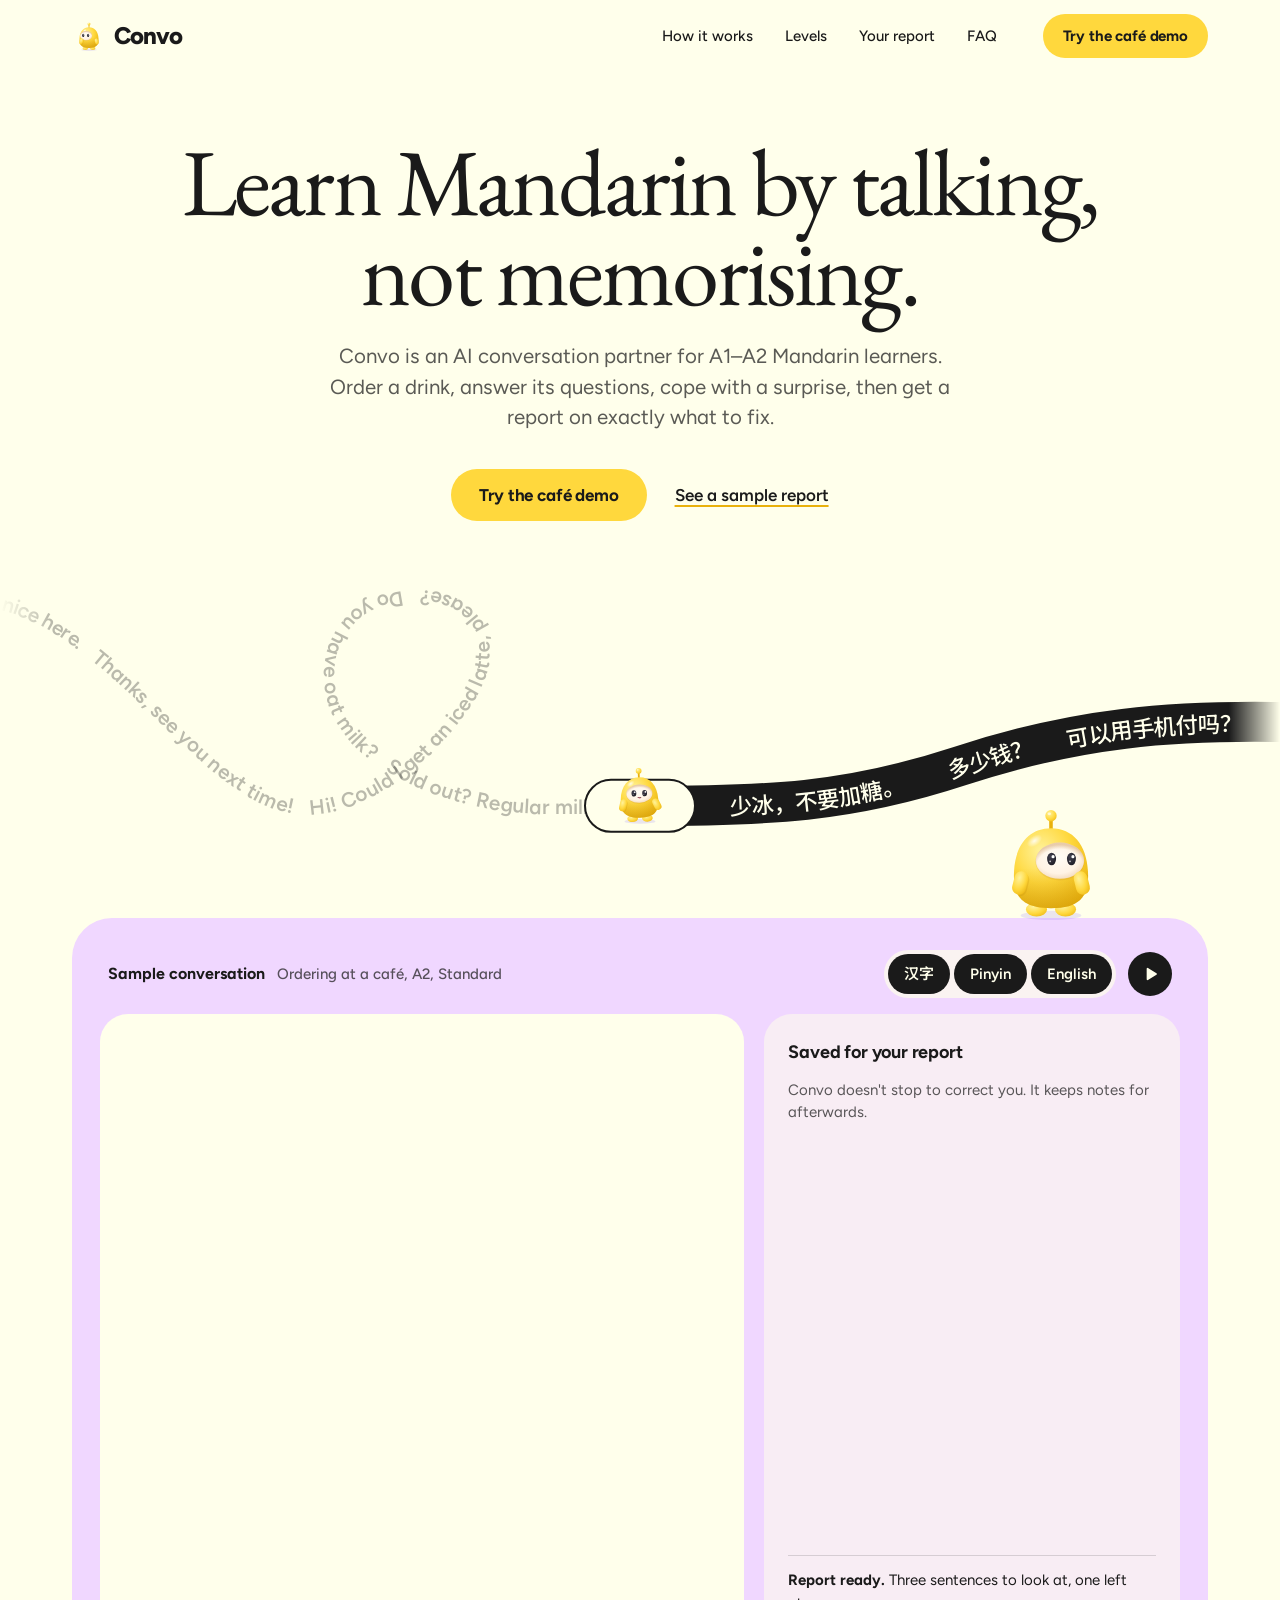
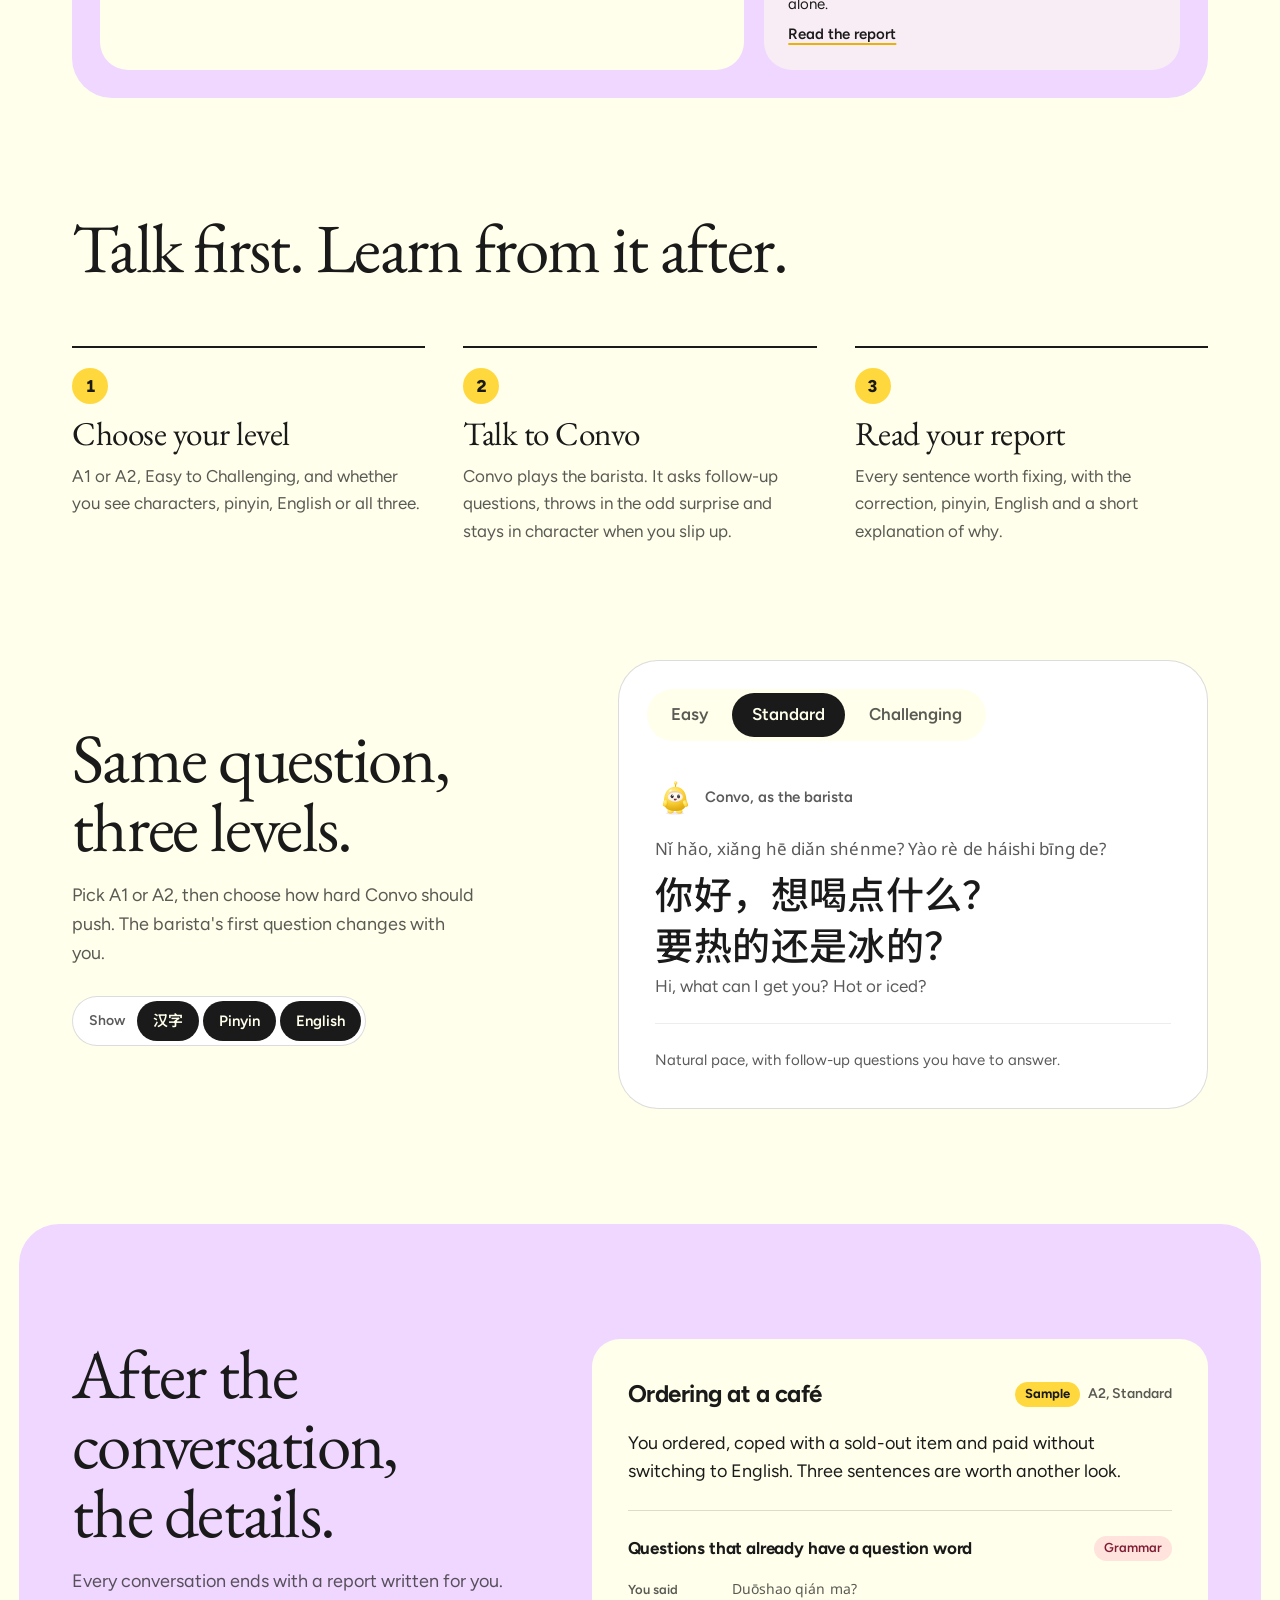
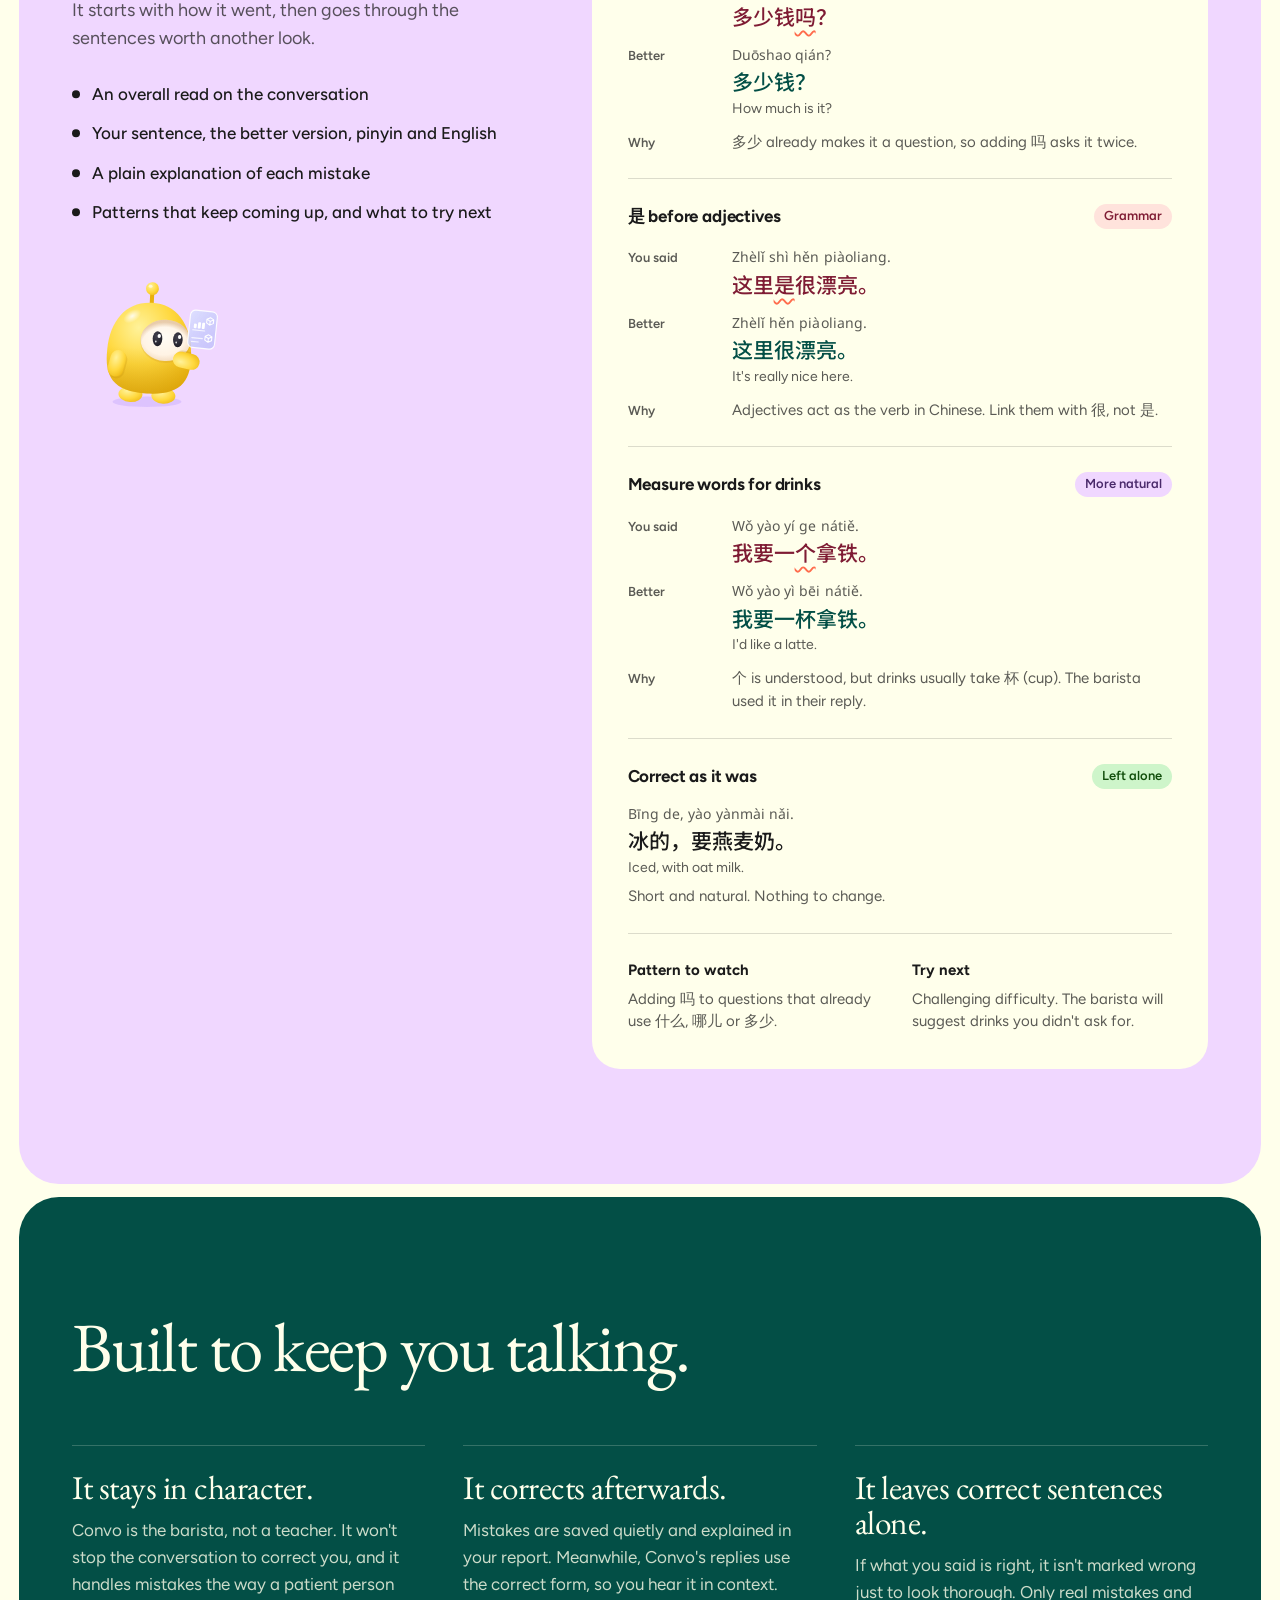
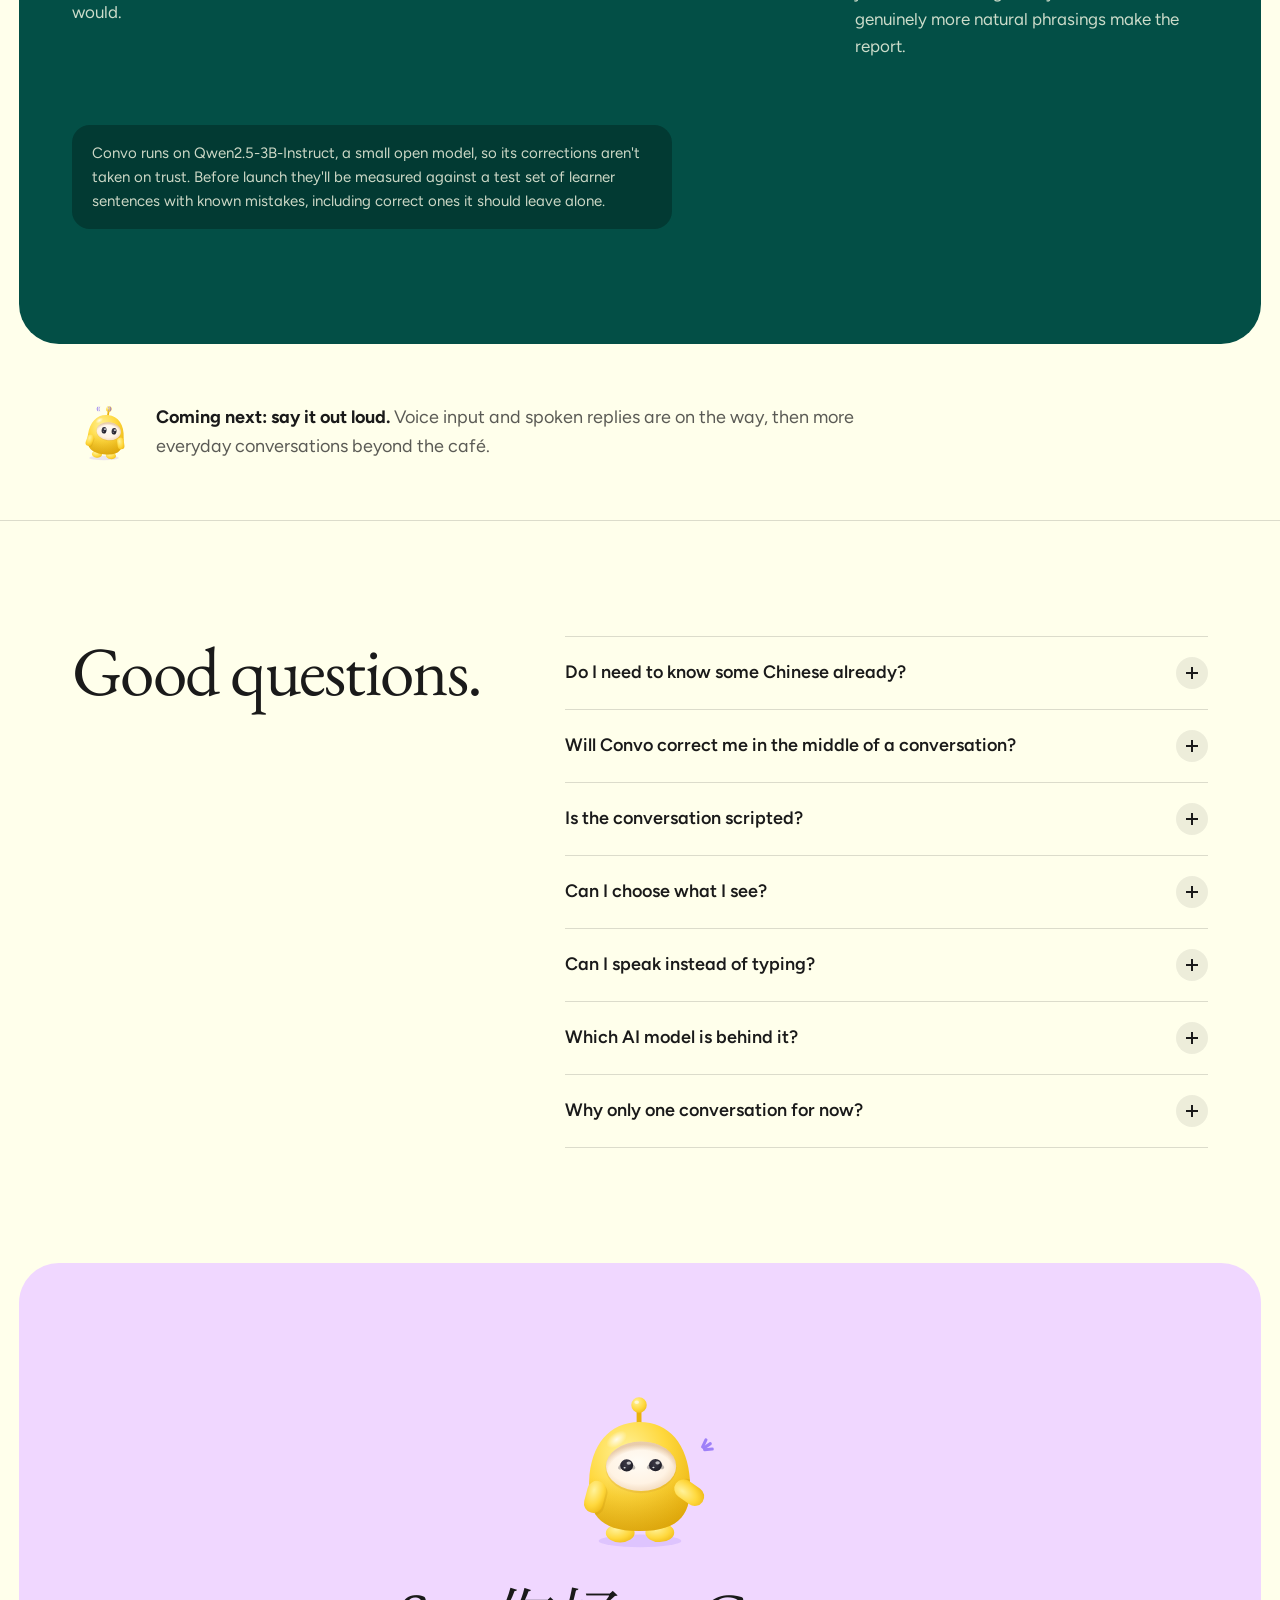
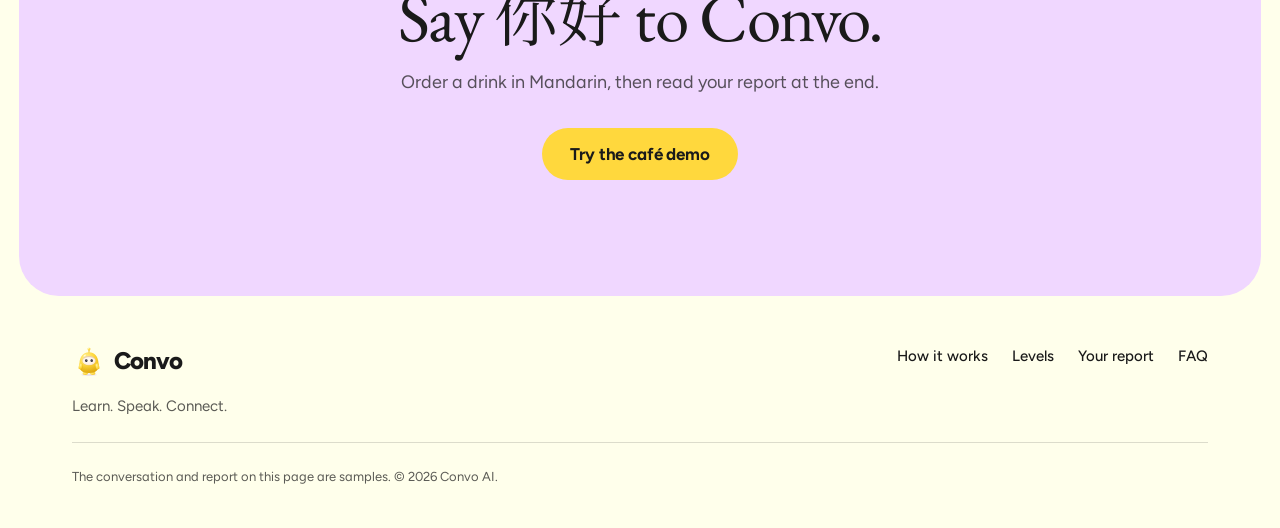
==== app/landing/index.html @ c61722cb "Add Convo frontend under app/ Landing page, demo app (onboarding, home, conversation, report), the C" ====
<!doctype html>
<html lang="en">
<head>
  <meta charset="utf-8">
  <meta name="viewport" content="width=device-width, initial-scale=1">
  <title>Convo AI: learn Mandarin by talking</title>
  <meta name="description" content="Convo is an AI conversation partner for beginner Mandarin learners. Have a real conversation, then get a report on what to fix.">
  <meta name="theme-color" content="#FFFFEB">
  <link rel="preconnect" href="https://fonts.googleapis.com">
  <link rel="preconnect" href="https://fonts.gstatic.com" crossorigin>
  <link rel="stylesheet" href="https://fonts.googleapis.com/css2?family=EB+Garamond:wght@400;500&family=Figtree:wght@400;500;600;700;800&family=Noto+Sans:wght@400;500&family=Noto+Sans+SC:wght@400;500;700&family=Noto+Serif+SC:wght@400;500&display=swap">
  <link rel="stylesheet" href="styles.css">
  <link rel="icon" href="assets/favicon.svg" type="image/svg+xml">
  <script type="module" src="app.js"></script>
</head>
<body>
  <a class="skip-link" href="#main">Skip to content</a>

  <header class="nav" data-nav>
    <div class="nav-inner">
      <a class="brand" href="#top" aria-label="Convo AI, back to top">
        <span class="brand-mark" data-mascot="idle" data-size="34"></span>
        <span class="brand-word">Convo</span>
      </a>
      <nav class="nav-links" aria-label="Page sections">
        <a href="#how">How it works</a>
        <a href="#levels">Levels</a>
        <a href="#report">Your report</a>
        <a href="#faq">FAQ</a>
      </nav>
      <a class="btn btn-primary btn-small" href="demo.html"><span class="hide-sm">Try the café demo</span><span class="show-sm">Try the demo</span></a>
    </div>
  </header>

  <main id="main">
    <!-- Hero -->
    <section class="hero" id="top" aria-labelledby="hero-title">
      <div class="wrap hero-copy">
        <h1 id="hero-title">Learn Mandarin by talking, <span class="h1-line">not memorising.</span></h1>
        <p class="lede">Convo is an AI conversation partner for A1–A2 Mandarin learners. Order a drink, answer its questions, cope with a surprise, then get a report on exactly what to fix.</p>
        <div class="hero-actions">
          <a class="btn btn-primary" href="demo.html">Try the café demo</a>
          <a class="text-link" href="#report">See a sample report</a>
        </div>
      </div>

      <!-- Flow ribbon: English goes into Convo, Mandarin comes out (driven by app.js) -->
      <div class="flow" data-flow>
        <p class="sr-only">Animation: English sentences flow into Convo and come out the other side as Mandarin. For example, “How much is it?” comes out as <span lang="zh-Hans">多少钱？</span></p>
        <div class="flow-canvas">
          <svg class="flow-svg" viewBox="0 0 1600 400" aria-hidden="true" focusable="false">
            <path id="flow-in" class="flow-line" d="M-40 40C140 40 260 320 400 300C470 290 540 230 580 170C630 95 590 40 520 40C440 40 400 100 420 170C440 240 560 300 680 300L800 300"/>
            <path id="flow-out" class="flow-ribbon" d="M800 300C960 300 1060 296 1200 250C1340 204 1460 190 1640 196"/>
            <text class="flow-text flow-en" data-flow-en><textPath href="#flow-in"></textPath></text>
            <text class="flow-text flow-zh" data-flow-zh lang="zh-Hans"><textPath href="#flow-out"></textPath></text>
          </svg>
          <button type="button" class="flow-pill" data-flow-toggle data-state="playing" aria-label="Pause the animation">
            <span class="flow-mascot" data-mascot="idle" data-size="100%" data-flow-mascot></span>
            <span class="flow-state" aria-hidden="true">
              <svg class="i-pause" viewBox="0 0 24 24"><rect x="6.5" y="5" width="3.6" height="14" rx="1.2"/><rect x="13.9" y="5" width="3.6" height="14" rx="1.2"/></svg>
              <svg class="i-play" viewBox="0 0 24 24"><path d="M8 5.6v12.8a1 1 0 0 0 1.53.85l10.2-6.4a1 1 0 0 0 0-1.7L9.53 4.75A1 1 0 0 0 8 5.6Z"/></svg>
            </span>
          </button>
        </div>
      </div>

      <div class="wrap">
        <div class="stage" data-stage>
          <div class="stage-mascot" data-mascot="idle" data-size="132" data-stage-mascot></div>

          <div class="stage-bar" data-hint-scope>
            <p class="stage-title">Sample conversation <span class="stage-sub">Ordering at a café, A2, Standard</span></p>
            <div class="stage-controls">
              <div class="layer-toggle" role="group" aria-label="Show in conversation">
                <button type="button" class="chip" data-layer-toggle="hanzi" aria-pressed="true"><span lang="zh-Hans">汉字</span></button>
                <button type="button" class="chip" data-layer-toggle="pinyin" aria-pressed="true">Pinyin</button>
                <button type="button" class="chip" data-layer-toggle="english" aria-pressed="true">English</button>
              </div>
              <button type="button" class="icon-btn" data-play aria-label="Pause conversation">
                <svg class="i-pause" viewBox="0 0 24 24" aria-hidden="true"><rect x="6.5" y="5" width="3.6" height="14" rx="1.2"/><rect x="13.9" y="5" width="3.6" height="14" rx="1.2"/></svg>
                <svg class="i-play" viewBox="0 0 24 24" aria-hidden="true"><path d="M8 5.6v12.8a1 1 0 0 0 1.53.85l10.2-6.4a1 1 0 0 0 0-1.7L9.53 4.75A1 1 0 0 0 8 5.6Z"/></svg>
                <svg class="i-replay" viewBox="0 0 24 24" aria-hidden="true"><path d="M4.5 12a7.5 7.5 0 1 0 2.2-5.3" fill="none" stroke="currentColor" stroke-width="2.2" stroke-linecap="round"/><path d="M4 3.8v4.6h4.6" fill="none" stroke="currentColor" stroke-width="2.2" stroke-linecap="round" stroke-linejoin="round"/></svg>
              </button>
            </div>
            <p class="toggle-hint" data-toggle-hint aria-live="polite"></p>
          </div>

          <div class="stage-body">
            <div class="chat" data-chat aria-label="Sample conversation between Convo and a learner"></div>
            <aside class="rail" aria-labelledby="rail-title">
              <h2 class="rail-title" id="rail-title">Saved for your report</h2>
              <p class="rail-intro">Convo doesn't stop to correct you. It keeps notes for afterwards.</p>
              <ol class="notes" data-notes></ol>
              <div class="rail-done" data-done hidden>
                <p><strong>Report ready.</strong> Three sentences to look at, one left alone.</p>
                <a class="text-link" href="#report">Read the report</a>
              </div>
            </aside>
          </div>
        </div>
      </div>
    </section>

    <!-- How it works -->
    <section class="section" id="how" aria-labelledby="how-title">
      <div class="wrap">
        <h2 class="h2" id="how-title">Talk first. Learn from it after.</h2>
        <ol class="steps">
          <li class="step">
            <span class="step-num" aria-hidden="true">1</span>
            <h3>Choose your level</h3>
            <p>A1 or A2, Easy to Challenging, and whether you see characters, pinyin, English or all three.</p>
          </li>
          <li class="step">
            <span class="step-num" aria-hidden="true">2</span>
            <h3>Talk to Convo</h3>
            <p>Convo plays the barista. It asks follow-up questions, throws in the odd surprise and stays in character when you slip up.</p>
          </li>
          <li class="step">
            <span class="step-num" aria-hidden="true">3</span>
            <h3>Read your report</h3>
            <p>Every sentence worth fixing, with the correction, pinyin, English and a short explanation of why.</p>
          </li>
        </ol>
      </div>
    </section>

    <!-- Levels -->
    <section class="section section-tight" id="levels" aria-labelledby="levels-title">
      <div class="wrap levels">
        <div class="levels-copy" data-hint-scope>
          <h2 class="h2" id="levels-title">Same question, three levels.</h2>
          <p>Pick A1 or A2, then choose how hard Convo should push. The barista's first question changes with you.</p>
          <div class="layer-toggle layer-toggle-light" role="group" aria-label="Show on this page">
            <span class="layer-label">Show</span>
            <button type="button" class="chip" data-layer-toggle="hanzi" aria-pressed="true"><span lang="zh-Hans">汉字</span></button>
            <button type="button" class="chip" data-layer-toggle="pinyin" aria-pressed="true">Pinyin</button>
            <button type="button" class="chip" data-layer-toggle="english" aria-pressed="true">English</button>
          </div>
          <p class="toggle-hint" data-toggle-hint aria-live="polite"></p>
        </div>

        <div class="levels-demo">
          <div class="tabs" role="tablist" aria-label="Conversation difficulty">
            <button type="button" role="tab" id="tab-easy" aria-controls="panel-level" aria-selected="false" tabindex="-1" data-level="easy">Easy</button>
            <button type="button" role="tab" id="tab-standard" aria-controls="panel-level" aria-selected="true" data-level="standard">Standard</button>
            <button type="button" role="tab" id="tab-challenging" aria-controls="panel-level" aria-selected="false" tabindex="-1" data-level="challenging">Challenging</button>
          </div>
          <div class="level-panel" id="panel-level" role="tabpanel" aria-labelledby="tab-standard" tabindex="0">
            <div class="level-speaker">
              <span class="avatar" data-mascot="talking" data-size="40"></span>
              <span>Convo, as the barista</span>
            </div>
            <p class="layered layered-xl" data-level-line>
              <span class="py">Nǐ hǎo, xiǎng hē diǎn shénme? Yào rè de háishi bīng de?</span>
              <span class="zh" lang="zh-Hans">你好，想喝点什么？要热的还是冰的？</span>
              <span class="en">Hi, what can I get you? Hot or iced?</span>
            </p>
            <p class="level-note" data-level-note>Natural pace, with follow-up questions you have to answer.</p>
          </div>
        </div>
      </div>
    </section>

    <!-- Report -->
    <section class="section section-dawn" id="report" aria-labelledby="report-title">
      <div class="wrap report-layout">
        <div class="report-copy">
          <h2 class="h2" id="report-title">After the conversation, the details.</h2>
          <p>Every conversation ends with a report written for you. It starts with how it went, then goes through the sentences worth another look.</p>
          <ul class="report-list">
            <li>An overall read on the conversation</li>
            <li>Your sentence, the better version, pinyin and English</li>
            <li>A plain explanation of each mistake</li>
            <li>Patterns that keep coming up, and what to try next</li>
          </ul>
          <div class="report-mascot" data-mascot="report" data-size="150"></div>
        </div>

        <article class="report" aria-label="Sample report">
          <header class="report-head">
            <h3>Ordering at a café</h3>
            <p class="report-meta"><span class="badge">Sample</span> A2, Standard</p>
          </header>

          <p class="report-summary">You ordered, coped with a sold-out item and paid without switching to English. Three sentences are worth another look.</p>

          <div class="fix">
            <div class="fix-head"><h4>Questions that already have a question word</h4><span class="tag tag-grammar">Grammar</span></div>
            <dl class="fix-rows">
              <dt>You said</dt>
              <dd class="said layered"><span class="py">Duōshao qián ma?</span><span class="zh" lang="zh-Hans">多少钱<mark>吗</mark>？</span></dd>
              <dt>Better</dt>
              <dd class="better layered"><span class="py">Duōshao qián?</span><span class="zh" lang="zh-Hans">多少钱？</span><span class="en">How much is it?</span></dd>
              <dt>Why</dt>
              <dd class="why">多少 already makes it a question, so adding 吗 asks it twice.</dd>
            </dl>
          </div>

          <div class="fix">
            <div class="fix-head"><h4>是 before adjectives</h4><span class="tag tag-grammar">Grammar</span></div>
            <dl class="fix-rows">
              <dt>You said</dt>
              <dd class="said layered"><span class="py">Zhèlǐ shì hěn piàoliang.</span><span class="zh" lang="zh-Hans">这里<mark>是</mark>很漂亮。</span></dd>
              <dt>Better</dt>
              <dd class="better layered"><span class="py">Zhèlǐ hěn piàoliang.</span><span class="zh" lang="zh-Hans">这里很漂亮。</span><span class="en">It's really nice here.</span></dd>
              <dt>Why</dt>
              <dd class="why">Adjectives act as the verb in Chinese. Link them with 很, not 是.</dd>
            </dl>
          </div>

          <div class="fix">
            <div class="fix-head"><h4>Measure words for drinks</h4><span class="tag tag-natural">More natural</span></div>
            <dl class="fix-rows">
              <dt>You said</dt>
              <dd class="said layered"><span class="py">Wǒ yào yí ge nátiě.</span><span class="zh" lang="zh-Hans">我要一<mark>个</mark>拿铁。</span></dd>
              <dt>Better</dt>
              <dd class="better layered"><span class="py">Wǒ yào yì bēi nátiě.</span><span class="zh" lang="zh-Hans">我要一杯拿铁。</span><span class="en">I'd like a latte.</span></dd>
              <dt>Why</dt>
              <dd class="why">个 is understood, but drinks usually take 杯 (cup). The barista used it in their reply.</dd>
            </dl>
          </div>

          <div class="fix fix-ok">
            <div class="fix-head"><h4>Correct as it was</h4><span class="tag tag-ok">Left alone</span></div>
            <p class="layered ok-line"><span class="py">Bīng de, yào yànmài nǎi.</span><span class="zh" lang="zh-Hans">冰的，要燕麦奶。</span><span class="en">Iced, with oat milk.</span></p>
            <p class="why">Short and natural. Nothing to change.</p>
          </div>

          <footer class="report-foot">
            <div>
              <h4>Pattern to watch</h4>
              <p>Adding 吗 to questions that already use 什么, 哪儿 or 多少.</p>
            </div>
            <div>
              <h4>Try next</h4>
              <p>Challenging difficulty. The barista will suggest drinks you didn't ask for.</p>
            </div>
          </footer>
        </article>
      </div>
    </section>

    <!-- Principles -->
    <section class="section section-fathom" aria-labelledby="principles-title">
      <div class="wrap">
        <h2 class="h2" id="principles-title">Built to keep you talking.</h2>
        <div class="principles">
          <div class="principle">
            <h3>It stays in character.</h3>
            <p>Convo is the barista, not a teacher. It won't stop the conversation to correct you, and it handles mistakes the way a patient person would.</p>
          </div>
          <div class="principle">
            <h3>It corrects afterwards.</h3>
            <p>Mistakes are saved quietly and explained in your report. Meanwhile, Convo's replies use the correct form, so you hear it in context.</p>
          </div>
          <div class="principle">
            <h3>It leaves correct sentences alone.</h3>
            <p>If what you said is right, it isn't marked wrong just to look thorough. Only real mistakes and genuinely more natural phrasings make the report.</p>
          </div>
        </div>
        <p class="model-note">Convo runs on Qwen2.5-3B-Instruct, a small open model, so its corrections aren't taken on trust. Before launch they'll be measured against a test set of learner sentences with known mistakes, including correct ones it should leave alone.</p>
      </div>
    </section>

    <!-- Next -->
    <section class="next" aria-label="Coming next">
      <div class="wrap next-inner">
        <span class="next-mascot" data-mascot="listening" data-size="64"></span>
        <p><strong>Coming next: say it out loud.</strong> Voice input and spoken replies are on the way, then more everyday conversations beyond the café.</p>
      </div>
    </section>

    <!-- FAQ -->
    <section class="section" id="faq" aria-labelledby="faq-title">
      <div class="wrap faq-layout">
        <h2 class="h2" id="faq-title">Good questions.</h2>
        <div class="faq">
          <details>
            <summary>Do I need to know some Chinese already?</summary>
            <p>A little. Convo is built for A1–A2 learners: you know greetings, numbers and some everyday words. If you're near the start, choose Easy and keep pinyin and English switched on.</p>
          </details>
          <details>
            <summary>Will Convo correct me in the middle of a conversation?</summary>
            <p>No. It replies the way a real barista would, often using the correct form so you hear it. Corrections wait for your report at the end.</p>
          </details>
          <details>
            <summary>Is the conversation scripted?</summary>
            <p>No. Replies are generated as you go, so the conversation follows what you actually say. The conversation on this page is a fixed sample so you can see how it works.</p>
          </details>
          <details>
            <summary>Can I choose what I see?</summary>
            <p>Yes. Show characters, pinyin, English or any combination, and change it whenever you like. The toggles on this page work the same way.</p>
          </details>
          <details>
            <summary>Can I speak instead of typing?</summary>
            <p>Not yet. Convo starts with text. Voice input and spoken replies are the next things being built.</p>
          </details>
          <details>
            <summary>Which AI model is behind it?</summary>
            <p>Qwen2.5-3B-Instruct, an open model. It's small, so its corrections will be measured against real learner mistakes before launch rather than assumed to be right.</p>
          </details>
          <details>
            <summary>Why only one conversation for now?</summary>
            <p>Starting with one everyday situation makes it possible to get it right before adding more. Ordering a drink is first; more scenarios follow.</p>
          </details>
        </div>
      </div>
    </section>

    <!-- Close -->
    <section class="close" aria-labelledby="close-title">
      <div class="wrap close-inner">
        <span class="close-mascot" data-mascot="idle" data-size="180"></span>
        <h2 class="h2" id="close-title">Say <span lang="zh-Hans">你好</span> to Convo.</h2>
        <p>Order a drink in Mandarin, then read your report at the end.</p>
        <a class="btn btn-primary" href="demo.html">Try the café demo</a>
      </div>
    </section>
  </main>

  <footer class="footer">
    <div class="wrap footer-inner">
      <div class="footer-brand">
        <a class="brand" href="#top" aria-label="Convo AI, back to top">
          <span class="brand-mark" data-mascot="idle" data-size="34"></span>
          <span class="brand-word">Convo</span>
        </a>
        <p>Learn. Speak. Connect.</p>
      </div>
      <nav class="footer-links" aria-label="Footer">
        <a href="#how">How it works</a>
        <a href="#levels">Levels</a>
        <a href="#report">Your report</a>
        <a href="#faq">FAQ</a>
      </nav>
      <p class="footer-fine">The conversation and report on this page are samples. © 2026 Convo AI.</p>
    </div>
  </footer>
</body>
</html>
---- app/landing/styles.css ----
/* Convo landing page
   Palette follows Wispr Flow's colour scheme; yellow is Convo's own. */

:root {
  --lumen: #FFFFEB;
  --lumen-dark: #E4E4D0;
  --white: #FFFFFF;
  --vast: #1A1A1A;
  --dawn: #F0D7FF;
  --dawn-deep: #E3C2F7;
  --fathom: #034F46;
  --fathom-deep: #023A33;
  --yellow: #FFD83D;
  --yellow-hover: #FFCE14;
  --yellow-shade: #E9B10C;
  --pulse: #7F1C34;
  --flare: #FF6C4C;
  --signal: #FFBCF2;
  --success: #CEF5CA;
  --success-dark: #114E0B;
  --mark: #8B6CF0;

  --ink-72: rgba(26, 26, 26, 0.72);
  --ink-50: rgba(26, 26, 26, 0.5);
  --ink-15: rgba(26, 26, 26, 0.15);
  --ink-08: rgba(26, 26, 26, 0.08);
  --lumen-80: rgba(255, 255, 235, 0.8);
  --lumen-20: rgba(255, 255, 235, 0.2);

  --font: "Figtree", system-ui, -apple-system, "Segoe UI", sans-serif;
  --font-display: "EB Garamond", "Iowan Old Style", "Palatino Linotype", Georgia, serif;
  --font-zh: "Noto Sans SC", "PingFang SC", "Microsoft YaHei", "Hiragino Sans GB", sans-serif;
  --font-zh-display: "Noto Serif SC", "Songti SC", "SimSun", serif;
  --font-pinyin: "Noto Sans", "Segoe UI", system-ui, sans-serif;

  --r-xl: 2.5rem;
  --r-lg: 1.75rem;
  --r-md: 1.125rem;
  --r-sm: 0.75rem;
  --r-pill: 999px;

  --wrap: 76rem;
  --gutter: clamp(1rem, 4vw, 2.5rem);
  --section-y: clamp(4.5rem, 9vw, 8rem);

  --ease-out: cubic-bezier(0.16, 1, 0.3, 1);
}

/* ---------- Base ---------- */
*, *::before, *::after { box-sizing: border-box; }
html { -webkit-text-size-adjust: 100%; scroll-behavior: smooth; scroll-padding-top: 5.5rem; }
@media (prefers-reduced-motion: reduce) { html { scroll-behavior: auto; } }
body {
  margin: 0;
  background: var(--lumen);
  color: var(--vast);
  font-family: var(--font);
  font-size: 1.0625rem;
  line-height: 1.6;
  font-feature-settings: "ss01";
  -webkit-font-smoothing: antialiased;
  text-rendering: optimizeLegibility;
  caret-color: var(--fathom);
}
:lang(zh-Hans) { font-family: var(--font-zh); }
img, svg { display: block; max-width: 100%; }
h1, h2, h3, h4, p, ol, ul, dl, dd { margin: 0; }
ol, ul { padding: 0; list-style: none; }
button { font: inherit; color: inherit; }
a { color: inherit; }
::selection { background: var(--yellow); color: var(--vast); }

:focus-visible { outline: 3px solid var(--vast); outline-offset: 3px; border-radius: 6px; }
.section-fathom :focus-visible, .close :focus-visible { outline-color: var(--lumen); }

.wrap { width: 100%; max-width: var(--wrap); margin-inline: auto; padding-inline: var(--gutter); }

.sr-only {
  position: absolute; width: 1px; height: 1px; padding: 0; margin: -1px;
  overflow: hidden; clip: rect(0 0 0 0); white-space: nowrap; border: 0;
}

/* Display type: EB Garamond, as on Wispr Flow, always upright.
   Chinese inside a heading switches to a serif Song face. */
.hero h1, .h2, .step h3, .principle h3 {
  font-family: var(--font-display);
  font-weight: 400;
  font-feature-settings: "kern", "liga";
}
.hero h1 :lang(zh-Hans), .h2 :lang(zh-Hans) { font-family: var(--font-zh-display); font-weight: 400; font-size: 0.92em; letter-spacing: 0; }

.skip-link {
  position: absolute; left: 1rem; top: -4rem; z-index: 100;
  background: var(--vast); color: var(--lumen); padding: 0.75rem 1rem; border-radius: var(--r-sm);
  text-decoration: none; font-weight: 600;
}
.skip-link:focus { top: 1rem; }

/* ---------- Buttons and links ---------- */
.btn {
  display: inline-flex; align-items: center; justify-content: center; gap: 0.5rem;
  min-height: 3.25rem; padding: 0 1.75rem;
  border-radius: var(--r-pill); border: 0;
  font-weight: 700; font-size: 1.0625rem; letter-spacing: -0.01em;
  text-decoration: none; cursor: pointer;
  transition: background-color 160ms ease, transform 160ms var(--ease-out);
}
.btn-primary { background: var(--yellow); color: var(--vast); }
.btn-primary:hover { background: var(--yellow-hover); }
.btn-primary:active { background: var(--yellow-shade); transform: translateY(1px); }
.btn-small { min-height: 2.75rem; padding: 0 1.25rem; font-size: 0.9375rem; }

.text-link {
  font-weight: 600; text-decoration: underline; text-decoration-thickness: 2px;
  text-underline-offset: 0.25em; text-decoration-color: var(--yellow-shade);
  transition: text-decoration-color 160ms ease;
}
.text-link:hover { text-decoration-color: var(--vast); }

.show-sm { display: none; }

/* ---------- Nav ---------- */
.nav {
  position: sticky; top: 0; z-index: 50;
  background: var(--lumen);
  border-bottom: 1px solid transparent;
  transition: border-color 200ms ease;
}
.nav.is-scrolled { border-bottom-color: var(--ink-15); }
.nav-inner {
  max-width: var(--wrap); margin-inline: auto; padding: 0.875rem var(--gutter);
  display: flex; align-items: center; gap: 2rem;
}
.brand { display: inline-flex; align-items: center; gap: 0.5rem; text-decoration: none; }
.brand-mark { flex: none; }
.brand-word { font-weight: 800; font-size: 1.5rem; letter-spacing: -0.04em; line-height: 1; }
.nav-links { display: flex; gap: 0.25rem; margin-left: auto; }
.nav-links a {
  text-decoration: none; font-weight: 500; font-size: 0.9375rem;
  padding: 0.5rem 0.875rem; border-radius: var(--r-pill);
  transition: background-color 160ms ease;
}
.nav-links a:hover { background: var(--ink-08); }

/* ---------- Hero ---------- */
.hero { padding-top: clamp(2.5rem, 5vw, 4rem); }
.hero-copy { text-align: center; display: flex; flex-direction: column; align-items: center; }
.hero h1 {
  font-size: clamp(3.25rem, 7.4vw, 6.25rem);
  line-height: 0.95; letter-spacing: -0.03em;
  text-wrap: balance;
}
.hero h1 .h1-line { display: block; }
.lede {
  margin-top: 1.5rem; max-width: 40rem;
  font-size: clamp(1.125rem, 1.6vw, 1.3125rem); line-height: 1.5; color: var(--ink-72);
  text-wrap: pretty;
}
.hero-actions { margin-top: 2.25rem; display: flex; align-items: center; gap: 1.75rem; flex-wrap: wrap; justify-content: center; }
.hero-note { margin-top: 1.25rem; font-size: 0.9375rem; color: var(--ink-72); }

/* ---------- Flow ribbon: English goes into Convo, Mandarin comes out ----------
   After Wispr Flow's hero: faint text runs along a looping line into a pill and
   leaves on a Vast ribbon. Geometry lives in the SVG viewBox (1600 x 400); app.js
   fills the text and moves it. The pill pauses it. Reduced motion: one still frame. */
.flow { position: relative; overflow: hidden; overflow: clip; margin-top: clamp(1.75rem, 3.5vw, 3rem); }
.flow-canvas {
  position: relative; left: 50%; transform: translateX(-50%);
  width: max(100%, 58rem); max-width: 112rem; aspect-ratio: 4 / 1;
  -webkit-mask-image: linear-gradient(90deg, transparent, #000 4%, #000 96%, transparent);
  mask-image: linear-gradient(90deg, transparent, #000 4%, #000 96%, transparent);
}
.flow-svg { display: block; width: 100%; height: 100%; overflow: visible; }
.flow-line { fill: none; stroke: none; }
.flow-ribbon { fill: none; stroke: var(--vast); stroke-width: 50; }
.flow-text { dominant-baseline: central; }
.flow-en { font-family: var(--font); font-weight: 600; font-size: 26px; fill: var(--vast); fill-opacity: 0.3; }
.flow-zh { font-family: var(--font-zh); font-weight: 500; font-size: 28px; fill: var(--lumen); }

.flow-pill {
  position: absolute; left: 50%; top: 75%; /* (800, 300) in the viewBox */
  width: 8.75%; aspect-ratio: 140 / 68; transform: translate(-50%, -50%);
  padding: 0; border: 2px solid var(--vast); border-radius: var(--r-pill);
  background: var(--lumen); cursor: pointer;
  transition: background-color 160ms ease;
}
.flow-pill::before { content: ""; position: absolute; inset: -0.5rem; border-radius: inherit; }
.flow-pill:hover { background: var(--white); }
.flow-pill:focus-visible { border-radius: var(--r-pill); }
.flow-mascot { position: absolute; left: 50%; bottom: 6%; width: 62%; aspect-ratio: 1; transform: translateX(-50%); pointer-events: none; }
.flow-mascot svg { width: 100%; height: 100%; }
.flow-state {
  position: absolute; top: -0.5rem; right: -0.5rem;
  width: 1.5rem; height: 1.5rem; border-radius: 50%;
  display: grid; place-items: center;
  background: var(--vast); color: var(--lumen);
  opacity: 0; transform: scale(0.6);
  transition: opacity 160ms ease, transform 200ms var(--ease-out);
}
.flow-state svg { width: 0.75rem; height: 0.75rem; fill: currentColor; display: none; }
.flow-pill[data-state="playing"] .i-pause,
.flow-pill[data-state="paused"] .i-play { display: block; }
.flow-pill:hover .flow-state,
.flow-pill:focus-visible .flow-state,
.flow-pill[data-state="paused"] .flow-state { opacity: 1; transform: none; }
.flow[data-static] .flow-pill { cursor: default; pointer-events: none; }
.flow[data-static] .flow-state { display: none; }

/* ---------- Stage (sample conversation) ---------- */
.stage {
  position: relative;
  margin-top: 2rem;
  background: var(--dawn);
  border-radius: var(--r-xl);
  padding: clamp(1rem, 2.4vw, 1.75rem);
}
.stage-mascot {
  position: absolute; bottom: calc(100% - 0.6rem); right: clamp(1.5rem, 8%, 7rem);
  width: 132px; height: 132px; pointer-events: none;
}
.stage-mascot svg { overflow: visible; }

.stage-bar {
  display: flex; align-items: center; justify-content: space-between; gap: 1rem; flex-wrap: wrap;
  padding: 0.25rem 0.5rem 1rem;
}
.stage-title { font-weight: 700; font-size: 1rem; display: flex; flex-wrap: wrap; align-items: baseline; gap: 0.25rem 0.75rem; }
.stage-sub { font-weight: 500; color: var(--ink-72); font-size: 0.9375rem; }
.stage-controls { display: flex; align-items: center; gap: 0.75rem; }
.toggle-hint { flex-basis: 100%; font-size: 0.875rem; font-weight: 500; color: var(--pulse); text-align: right; }
.levels-copy .toggle-hint { text-align: left; margin-top: 0.75rem; }
.toggle-hint:empty { display: none; }

.layer-toggle { display: inline-flex; align-items: center; gap: 0.25rem; padding: 0.25rem; border-radius: var(--r-pill); background: rgba(255, 255, 235, 0.7); }
.layer-toggle-light { background: var(--white); border: 1px solid var(--ink-15); margin-top: 1.75rem; }
.layer-label { font-size: 0.875rem; font-weight: 600; color: var(--ink-72); padding: 0 0.5rem 0 0.75rem; }
.chip {
  min-height: 2.5rem; padding: 0 1rem; border-radius: var(--r-pill);
  border: 0; background: transparent; cursor: pointer;
  font-weight: 600; font-size: 0.9375rem; color: var(--ink-72);
  transition: background-color 160ms ease, color 160ms ease;
}
.chip:hover { color: var(--vast); background: var(--ink-08); }
.chip[aria-pressed="true"] { background: var(--vast); color: var(--lumen); }
.chip .zh, .chip [lang="zh-Hans"] { font-size: 0.9375rem; }

.icon-btn {
  width: 2.75rem; height: 2.75rem; flex: none;
  display: grid; place-items: center;
  border-radius: 50%; border: 0; cursor: pointer;
  background: var(--vast); color: var(--lumen);
  transition: transform 160ms var(--ease-out);
}
.icon-btn:active { transform: scale(0.94); }
.icon-btn svg { width: 1.25rem; height: 1.25rem; fill: currentColor; }
.icon-btn svg { display: none; }
.icon-btn[data-state="playing"] .i-pause,
.icon-btn[data-state="paused"] .i-play,
.icon-btn[data-state="ended"] .i-replay { display: block; }

.stage-body { display: grid; grid-template-columns: minmax(0, 1.55fr) minmax(0, 1fr); gap: clamp(0.75rem, 1.6vw, 1.25rem); height: 41rem; }

.chat {
  background: var(--lumen);
  border-radius: var(--r-lg);
  padding: clamp(1rem, 2vw, 1.5rem);
  height: 100%; overflow-y: auto; overscroll-behavior: contain;
  display: flex; flex-direction: column; gap: 1rem;
  scrollbar-width: thin; scrollbar-color: var(--ink-15) transparent;
}
.chat::-webkit-scrollbar { width: 8px; }
.chat::-webkit-scrollbar-thumb { background: var(--ink-15); border-radius: 8px; }
.chat-spacer { flex: 1 0 auto; }

.msg { display: flex; flex-direction: column; gap: 0.375rem; max-width: 85%; }
.msg-ai { align-self: flex-start; }
.msg-you { align-self: flex-end; align-items: flex-end; }
.msg-who { font-size: 0.8125rem; font-weight: 600; color: var(--ink-72); display: flex; align-items: center; gap: 0.5rem; }
.msg-role { font-weight: 500; color: var(--ink-50); }
.bubble {
  padding: 0.75rem 1.125rem; border-radius: 1.375rem;
  background: var(--white); border: 1px solid var(--ink-08);
}
.msg-ai .bubble { border-top-left-radius: 0.375rem; }
.msg-you .bubble { background: var(--vast); color: var(--lumen); border-color: transparent; border-top-right-radius: 0.375rem; }
.msg-you .layered .py, .msg-you .layered .en { color: var(--lumen-80); }
.msg.is-new { animation: msg-in 320ms var(--ease-out) both; }
@keyframes msg-in { from { opacity: 0; transform: translateY(8px); } to { opacity: 1; transform: none; } }

.typing { display: inline-flex; gap: 0.3rem; padding: 0.95rem 1.125rem; }
.typing span { width: 0.45rem; height: 0.45rem; border-radius: 50%; background: var(--ink-50); animation: dot 1s ease-in-out infinite; }
.typing span:nth-child(2) { animation-delay: 0.15s; }
.typing span:nth-child(3) { animation-delay: 0.3s; }
@keyframes dot { 0%, 60%, 100% { opacity: 0.35; } 30% { opacity: 1; } }

.chat-end { align-self: center; font-size: 0.875rem; font-weight: 600; color: var(--ink-72); padding: 0.25rem 0.875rem; border-radius: var(--r-pill); background: var(--ink-08); }

/* Rail */
.rail {
  background: rgba(255, 255, 235, 0.55);
  border-radius: var(--r-lg);
  padding: clamp(1rem, 2vw, 1.5rem);
  display: flex; flex-direction: column; gap: 0.75rem;
  overflow-y: auto; overscroll-behavior: contain;
  scrollbar-width: thin; scrollbar-color: var(--ink-15) transparent;
}
.rail-title { font-size: 1.125rem; font-weight: 700; letter-spacing: -0.01em; }
.rail-intro { font-size: 0.9375rem; color: var(--ink-72); line-height: 1.5; }
.notes { display: flex; flex-direction: column; gap: 0.625rem; margin-top: 0.25rem; }
.note {
  background: var(--white); border-radius: var(--r-md); padding: 0.625rem 0.875rem;
  border: 1px solid var(--ink-08);
  display: flex; align-items: center; gap: 0.375rem 0.75rem; flex-wrap: wrap;
}
.note.is-new { animation: note-in 420ms var(--ease-out) both; }
@keyframes note-in { from { opacity: 0; transform: translateX(12px); } to { opacity: 1; transform: none; } }
.note-text { font-size: 0.9375rem; line-height: 1.45; }
.note-change { display: flex; align-items: center; gap: 0.5rem; flex-wrap: wrap; font-size: 1.0625rem; }
.note-change .from { color: var(--pulse); text-decoration: line-through; text-decoration-color: var(--flare); text-decoration-thickness: 2px; }
.note-change .to { color: var(--fathom); font-weight: 500; }
.note-change svg { width: 1rem; height: 1rem; color: var(--ink-50); flex: none; }
.rail-done { margin-top: auto; padding-top: 0.75rem; border-top: 1px solid var(--ink-15); display: grid; gap: 0.375rem; font-size: 0.9375rem; }

/* ---------- Tags ---------- */
.tag {
  display: inline-flex; align-items: center; width: fit-content;
  padding: 0.125rem 0.625rem; border-radius: var(--r-pill);
  font-size: 0.8125rem; font-weight: 600; line-height: 1.6;
}
.tag-grammar { background: #FFE3DC; color: var(--pulse); }
.tag-natural { background: var(--dawn); color: #4A2A6B; }
.tag-surprise { background: #FFE9CC; color: #6B3A00; }
.tag-ok { background: var(--success); color: var(--success-dark); }

/* ---------- Layered text (汉字 / pinyin / English) ---------- */
.layered { display: flex; flex-direction: column; gap: 0.125rem; }
.layered .py { font-family: var(--font-pinyin); font-size: 0.875rem; line-height: 1.4; color: var(--ink-72); letter-spacing: 0.005em; }
.layered .zh { font-family: var(--font-zh); font-size: 1.3125rem; line-height: 1.45; font-weight: 500; }
.layered .en { font-size: 0.875rem; line-height: 1.4; color: var(--ink-72); }
html.hide-hanzi .layered .zh,
html.hide-pinyin .layered .py,
html.hide-english .layered .en { display: none; }
html.hide-hanzi .layered .py { font-size: 1.125rem; color: inherit; }

/* ---------- Sections ---------- */
.section { padding-block: var(--section-y); }
.section-tight { padding-top: 0; }
.h2 {
  font-size: clamp(2.5rem, 5.4vw, 4.375rem);
  line-height: 1; letter-spacing: -0.025em;
  text-wrap: balance;
}

/* How it works */
.steps {
  margin-top: clamp(2.5rem, 5vw, 4rem);
  display: grid; grid-template-columns: repeat(3, minmax(0, 1fr)); gap: 0 clamp(1.5rem, 3vw, 3rem);
  counter-reset: none;
}
.step { position: relative; padding-top: 4.25rem; border-top: 2px solid var(--vast); }
.step-num {
  position: absolute; top: 1.25rem; left: 0;
  width: 2.25rem; height: 2.25rem; border-radius: 50%;
  display: grid; place-items: center;
  background: var(--yellow); font-weight: 800; font-size: 1.0625rem;
  font-variant-numeric: tabular-nums;
}
.step h3 { font-size: clamp(1.875rem, 2.6vw, 2.25rem); letter-spacing: -0.015em; line-height: 1.05; }
.step p { margin-top: 0.75rem; color: var(--ink-72); max-width: 32ch; }

/* Levels */
.levels { display: grid; grid-template-columns: minmax(0, 0.9fr) minmax(0, 1.1fr); gap: clamp(2rem, 5vw, 5rem); align-items: center; }
.levels-copy p { margin-top: 1.25rem; color: var(--ink-72); max-width: 34ch; font-size: 1.125rem; }
.levels-demo { background: var(--white); border: 1px solid var(--ink-15); border-radius: var(--r-xl); padding: clamp(1rem, 2.4vw, 1.75rem); }
.tabs { display: flex; gap: 0.25rem; padding: 0.25rem; background: var(--lumen); border-radius: var(--r-pill); width: fit-content; }
.tabs [role="tab"] {
  min-height: 2.75rem; padding: 0 1.25rem; border: 0; border-radius: var(--r-pill);
  background: transparent; cursor: pointer; font-weight: 600; color: var(--ink-72);
  transition: background-color 160ms ease, color 160ms ease;
}
.tabs [role="tab"]:hover { color: var(--vast); }
.tabs [role="tab"][aria-selected="true"] { background: var(--vast); color: var(--lumen); }
.level-panel { padding: clamp(1.5rem, 3vw, 2.25rem) 0.5rem 0.5rem; min-height: 17rem; display: flex; flex-direction: column; }
.level-speaker { display: flex; align-items: center; gap: 0.625rem; font-size: 0.9375rem; font-weight: 600; color: var(--ink-72); }
.layered-xl { margin-top: 1.25rem; margin-bottom: 1.5rem; gap: 0.375rem; }
.layered-xl .py { font-size: 1.0625rem; }
.layered-xl .zh { font-size: clamp(1.75rem, 3.2vw, 2.375rem); line-height: 1.35; font-weight: 500; letter-spacing: 0.01em; text-wrap: balance; }
.layered-xl .en { font-size: 1.0625rem; }
html.hide-hanzi .layered-xl .py { font-size: clamp(1.375rem, 2.6vw, 1.875rem); }
.level-note { margin-top: auto; padding-top: 1.5rem; font-size: 0.9375rem; color: var(--ink-72); border-top: 1px solid var(--ink-08); }
.level-panel.is-swapping .layered-xl { animation: msg-in 280ms var(--ease-out) both; }

/* Report */
.section-dawn { background: var(--dawn); border-radius: var(--r-xl); margin-inline: clamp(0.5rem, 1.5vw, 1.25rem); }
.report-layout { display: grid; grid-template-columns: minmax(0, 0.85fr) minmax(0, 1.15fr); gap: clamp(2rem, 5vw, 5rem); align-items: start; }
.report-copy { position: sticky; top: 7rem; }
.report-copy > p { margin-top: 1.25rem; font-size: 1.125rem; color: var(--ink-72); max-width: 36ch; }
.report-list { margin-top: 1.75rem; display: grid; gap: 0.75rem; }
.report-list li { display: flex; gap: 0.75rem; align-items: baseline; font-weight: 500; }
.report-list li::before { content: ""; width: 0.5rem; height: 0.5rem; border-radius: 50%; background: var(--vast); flex: none; transform: translateY(-0.1em); }

.report { background: var(--lumen); border-radius: var(--r-lg); padding: clamp(1.25rem, 3vw, 2.25rem); }
.report-head { display: flex; justify-content: space-between; align-items: center; gap: 1rem; flex-wrap: wrap; }
.report-head h3 { font-size: 1.5rem; letter-spacing: -0.02em; font-weight: 700; }
.report-meta { display: inline-flex; align-items: center; gap: 0.5rem; font-size: 0.875rem; font-weight: 600; color: var(--ink-72); }
.badge { background: var(--yellow); color: var(--vast); border-radius: var(--r-pill); padding: 0.125rem 0.625rem; font-size: 0.8125rem; font-weight: 700; }
.report-summary { margin-top: 1rem; font-size: 1.125rem; line-height: 1.55; padding-bottom: 1.5rem; border-bottom: 1px solid var(--ink-15); }

.fix { padding-block: 1.5rem; border-bottom: 1px solid var(--ink-15); }
.fix-head { display: flex; align-items: center; justify-content: space-between; gap: 0.75rem; flex-wrap: wrap; }
.fix-head h4 { font-size: 1.0625rem; font-weight: 700; letter-spacing: -0.01em; }
.fix-rows { margin-top: 1rem; display: grid; grid-template-columns: 5.5rem minmax(0, 1fr); gap: 0.75rem 1rem; align-items: baseline; }
.fix-rows dt { font-size: 0.8125rem; font-weight: 600; color: var(--ink-72); padding-top: 0.15rem; }
.fix-rows .layered .py { order: 0; }
.said .zh { color: var(--pulse); }
.said mark { background: none; color: inherit; text-decoration: underline wavy var(--flare); text-decoration-thickness: 2px; text-underline-offset: 0.25em; }
.better .zh { color: var(--fathom); }
.why { color: var(--ink-72); font-size: 0.9375rem; line-height: 1.55; }
.fix-ok .ok-line { margin-top: 0.875rem; }
.fix-ok .why { margin-top: 0.5rem; }
.report-foot { padding-top: 1.5rem; display: grid; grid-template-columns: 1fr 1fr; gap: 1.5rem; }
.report-foot h4 { font-size: 0.9375rem; font-weight: 700; }
.report-foot p { margin-top: 0.375rem; font-size: 0.9375rem; color: var(--ink-72); line-height: 1.5; }

/* Principles */
.section-fathom { background: var(--fathom); color: var(--lumen); border-radius: var(--r-xl); margin: clamp(0.5rem, 1vw, 0.875rem) clamp(0.5rem, 1.5vw, 1.25rem) 0; }
.principles { margin-top: clamp(2.5rem, 5vw, 4rem); display: grid; grid-template-columns: repeat(3, minmax(0, 1fr)); gap: clamp(1.5rem, 3vw, 3rem); }
.principle { padding-top: 1.5rem; border-top: 1px solid var(--lumen-20); }
.principle h3 { font-size: clamp(1.875rem, 2.6vw, 2.25rem); letter-spacing: -0.015em; line-height: 1.05; }
.principle p { margin-top: 0.75rem; color: var(--lumen-80); }
.model-note { margin-top: clamp(2.5rem, 5vw, 4rem); max-width: 60ch; font-size: 0.9375rem; color: var(--lumen-80); padding: 1rem 1.25rem; border-radius: var(--r-md); background: var(--fathom-deep); }

/* Next */
.next { padding-block: clamp(2.5rem, 5vw, 3.5rem); border-bottom: 1px solid var(--ink-15); }
.next-inner { display: flex; align-items: center; gap: 1.25rem; }
.next-mascot { flex: none; }
.next p { font-size: 1.125rem; max-width: 62ch; color: var(--ink-72); }
.next strong { color: var(--vast); }

/* FAQ */
.faq-layout { display: grid; grid-template-columns: minmax(0, 0.8fr) minmax(0, 1.2fr); gap: clamp(2rem, 5vw, 5rem); align-items: start; }
.faq { border-top: 1px solid var(--ink-15); }
.faq details { border-bottom: 1px solid var(--ink-15); }
.faq summary {
  list-style: none; cursor: pointer;
  display: flex; justify-content: space-between; align-items: center; gap: 1.5rem;
  padding: 1.25rem 0; font-weight: 600; font-size: 1.125rem; line-height: 1.4;
}
.faq summary::-webkit-details-marker { display: none; }
.faq summary::after {
  content: ""; flex: none; width: 2rem; height: 2rem; border-radius: 50%;
  background:
    linear-gradient(var(--vast), var(--vast)) center / 0.75rem 2px no-repeat,
    linear-gradient(var(--vast), var(--vast)) center / 2px 0.75rem no-repeat,
    var(--ink-08);
  transition: transform 240ms var(--ease-out), background-color 160ms ease;
}
.faq details[open] summary::after { transform: rotate(45deg); }
.faq summary:hover::after { background-color: var(--yellow); }
.faq details p { padding: 0 3rem 1.5rem 0; color: var(--ink-72); max-width: 62ch; }

/* Close */
.close { background: var(--dawn); border-radius: var(--r-xl); margin: 0 clamp(0.5rem, 1.5vw, 1.25rem); padding-block: var(--section-y); }
.close-inner { display: flex; flex-direction: column; align-items: center; text-align: center; }
.close .h2 { margin-top: 1.5rem; }
.close p { margin-top: 1rem; font-size: 1.125rem; color: var(--ink-72); }
.close .btn { margin-top: 2rem; }

/* Footer */
.footer { padding-block: 3rem 2.5rem; }
.footer-inner { display: grid; grid-template-columns: 1fr auto; gap: 1.5rem 2rem; align-items: start; }
.footer-brand p { margin-top: 0.5rem; font-size: 0.9375rem; color: var(--ink-72); }
.footer-links { display: flex; gap: 1.5rem; flex-wrap: wrap; }
.footer-links a { text-decoration: none; font-weight: 500; font-size: 0.9375rem; }
.footer-links a:hover { text-decoration: underline; text-underline-offset: 0.25em; }
.footer-fine { grid-column: 1 / -1; padding-top: 1.5rem; border-top: 1px solid var(--ink-15); font-size: 0.8125rem; color: var(--ink-72); }

/* ---------- Mascot slots (engine in /mascot) ---------- */
[data-mascot] { display: block; }
[data-mascot] svg { overflow: visible; }
.brand-mark, .brand-mark svg { width: 34px; height: 34px; }
.avatar, .avatar svg { width: 40px; height: 40px; flex: none; }
.next-mascot, .next-mascot svg { width: 64px; height: 64px; }
.close-mascot, .close-mascot svg { width: 180px; height: 180px; }
.report-mascot { width: 150px; height: 150px; margin-top: 2.5rem; }

@media (prefers-reduced-motion: reduce) {
  *, *::before, *::after { animation-duration: 1ms !important; animation-iteration-count: 1 !important; transition-duration: 1ms !important; }
  .typing span { opacity: 0.7; }
}

/* ---------- Responsive ---------- */
@media (max-width: 1040px) {
  /* The flow canvas is cropped at the sides here, so the ribbon sits lower: clear the stage mascot. */
  .stage { margin-top: 4.5rem; }
  .stage-body { grid-template-columns: 1fr; height: auto; }
  .chat { height: 26rem; }
  .rail { overflow: visible; }
  .levels, .report-layout, .faq-layout { grid-template-columns: minmax(0, 1fr); }
  .report-copy { position: static; }
}
@media (max-width: 760px) {
  .nav-links { display: none; }
  .nav-inner { justify-content: space-between; }
  .stage { margin-top: 5rem; }
  .hide-sm { display: none; }
  .show-sm { display: inline; }
  .steps, .principles { grid-template-columns: minmax(0, 1fr); gap: 2rem; }
  .tabs { width: 100%; }
  .tabs [role="tab"] { flex: 1 1 0; padding: 0 0.5rem; }
  .stage-bar { flex-direction: column; align-items: flex-start; }
  .stage-controls { width: 100%; justify-content: space-between; }
  .toggle-hint { text-align: left; }
  .msg { max-width: 92%; }
  .report-foot { grid-template-columns: 1fr; }
  .fix-rows { grid-template-columns: 1fr; gap: 0.25rem; }
  .fix-rows dt { padding-top: 0.5rem; }
  .footer-inner { grid-template-columns: 1fr; }
  .faq details p { padding-right: 0; }
  .next-inner { align-items: flex-start; }
}
@media (max-width: 420px) {
  .layer-toggle .chip { padding: 0 0.75rem; }
  .hero-actions { flex-direction: column; gap: 1rem; }
}

/* Placeholder demo page */
.placeholder { min-height: calc(100vh - 5rem); display: grid; place-items: center; padding-block: 4rem; }
.placeholder .h2 { margin-top: 1.5rem; max-width: 16ch; }
.placeholder p { margin-top: 1rem; max-width: 46ch; font-size: 1.125rem; color: var(--ink-72); }
.placeholder .btn { margin-top: 2rem; }
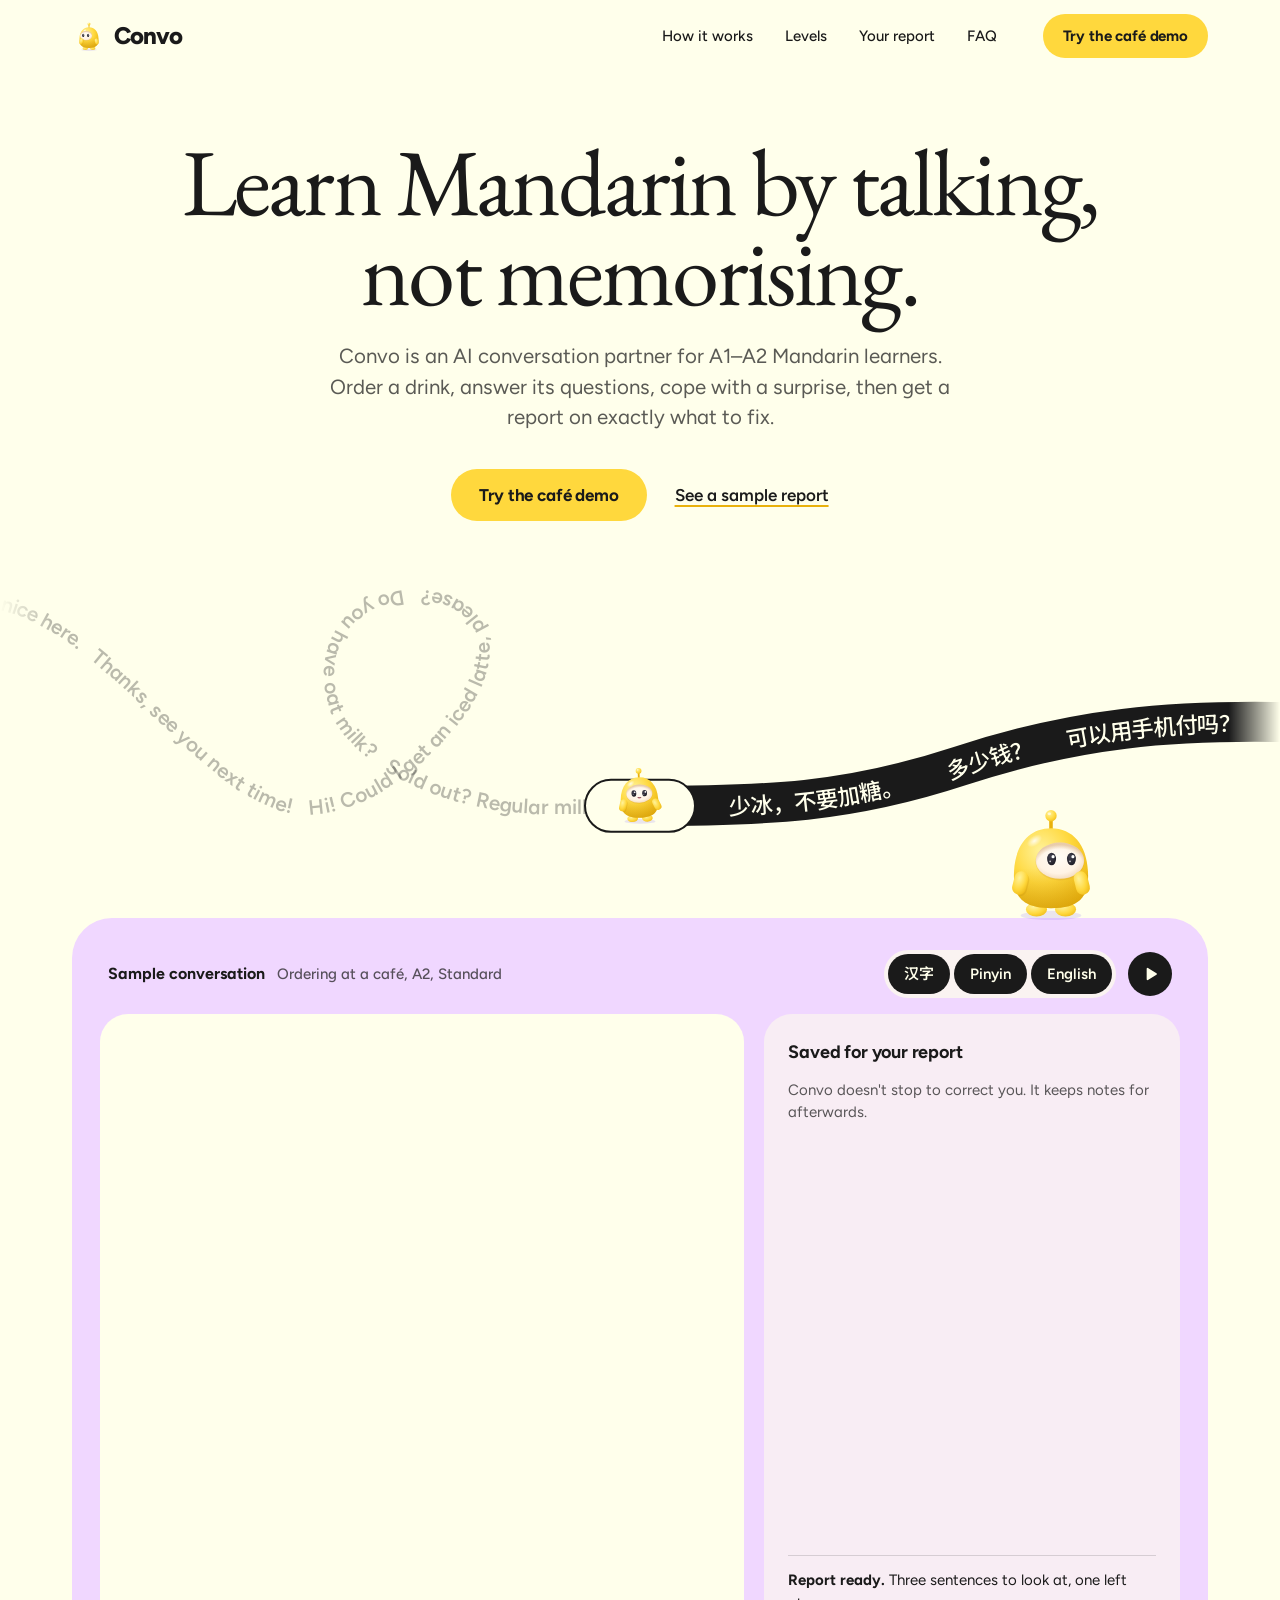
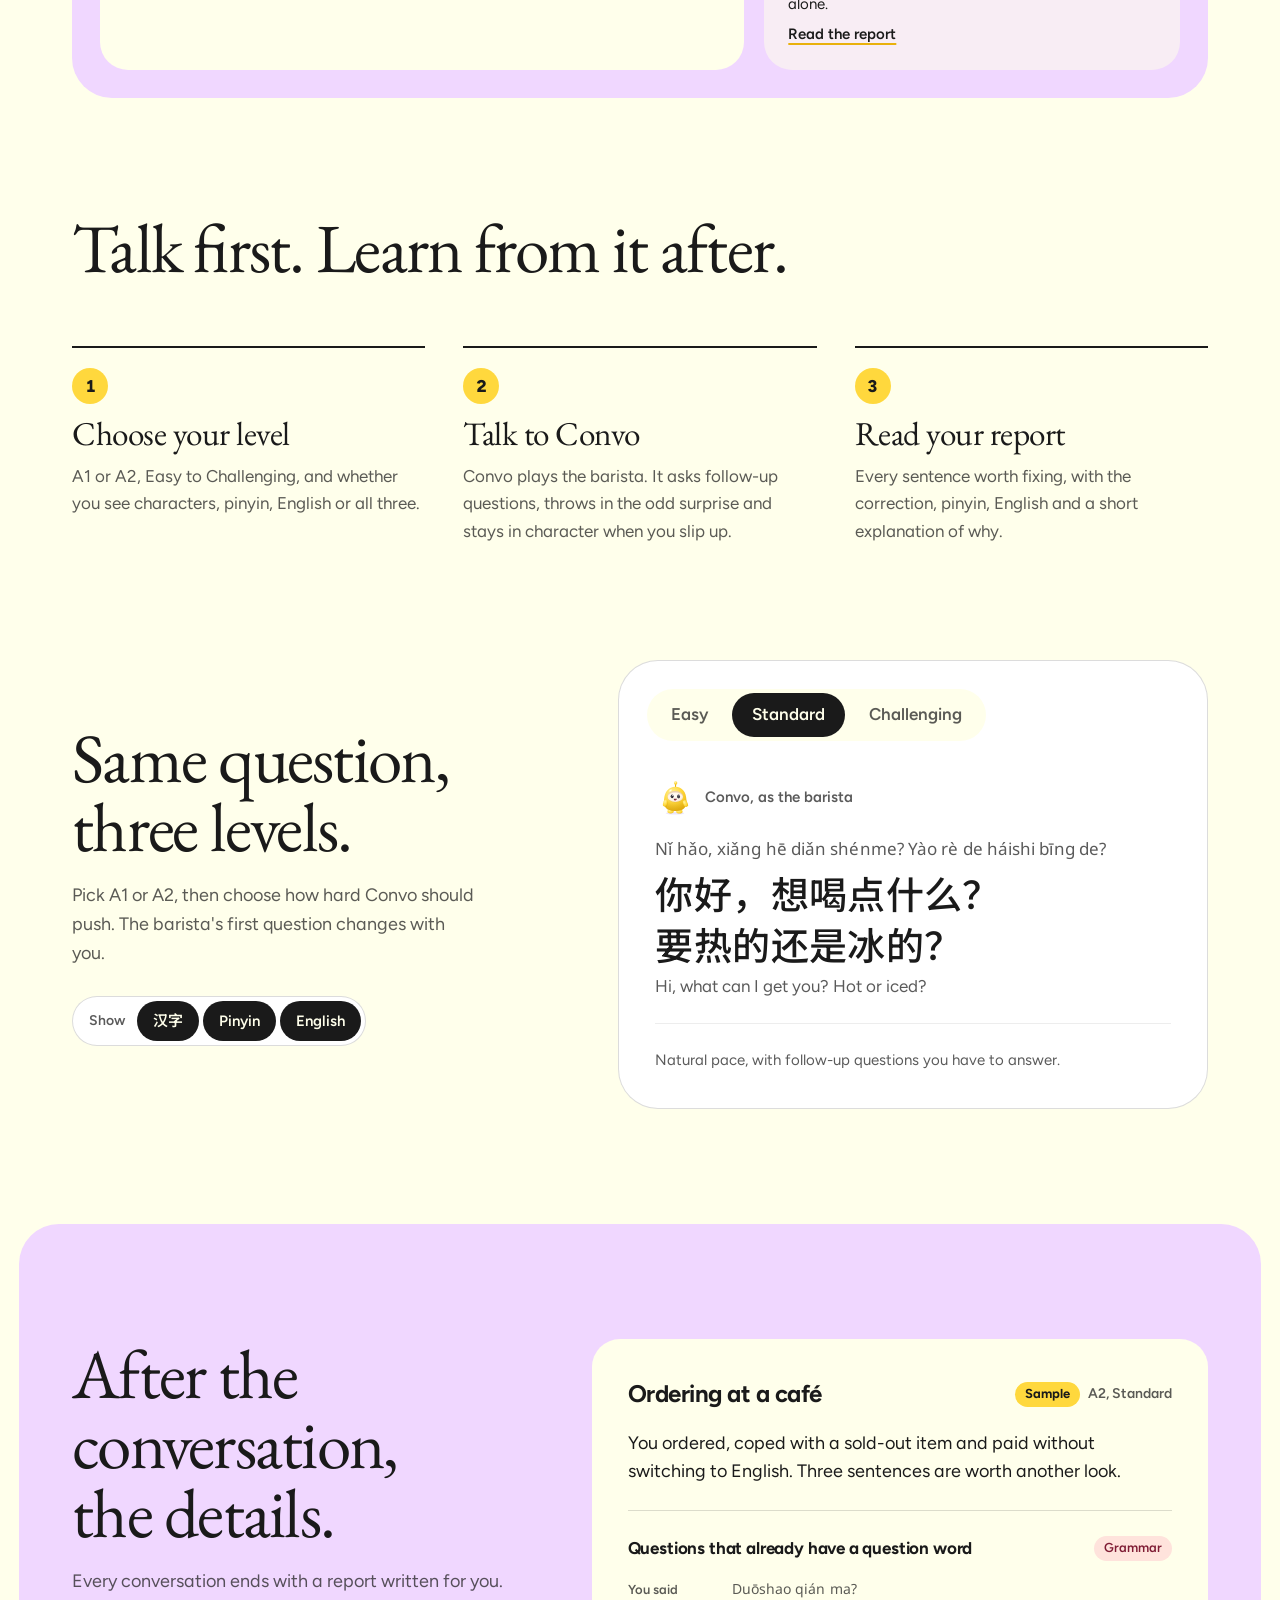
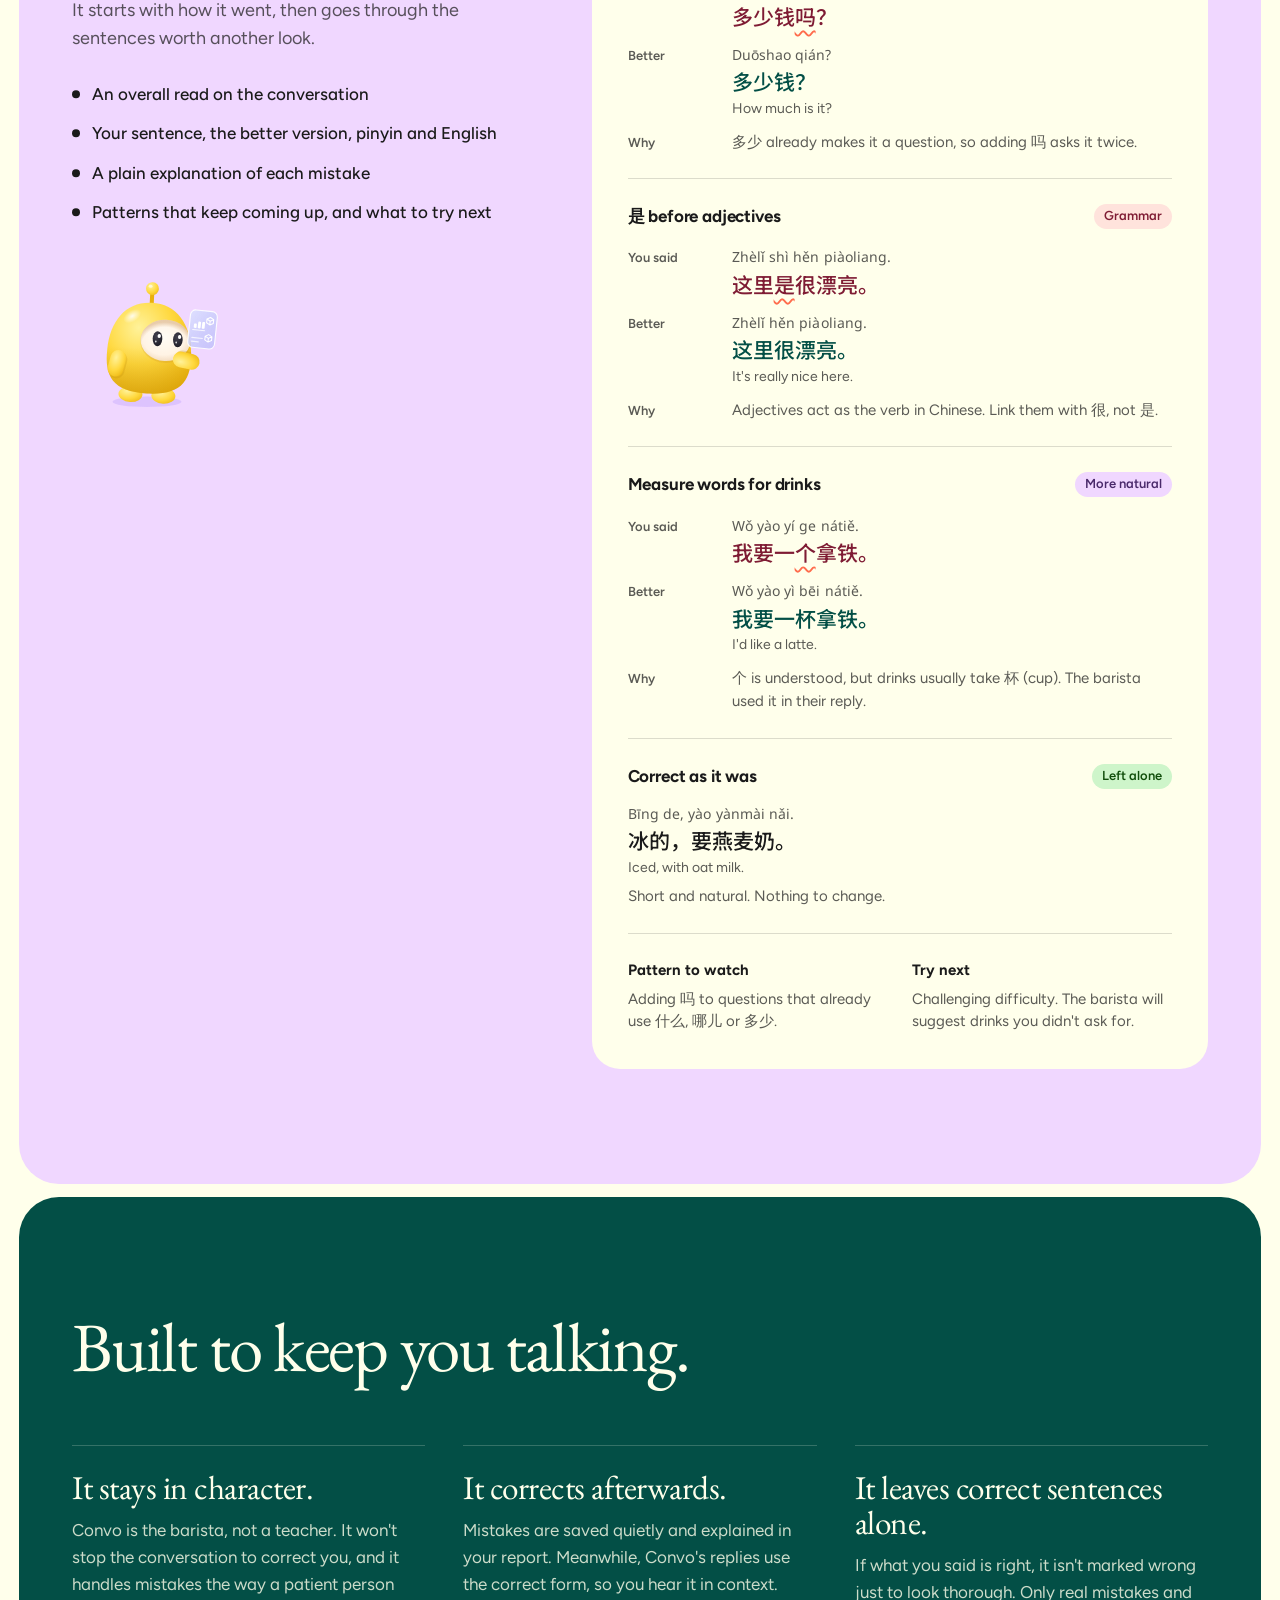
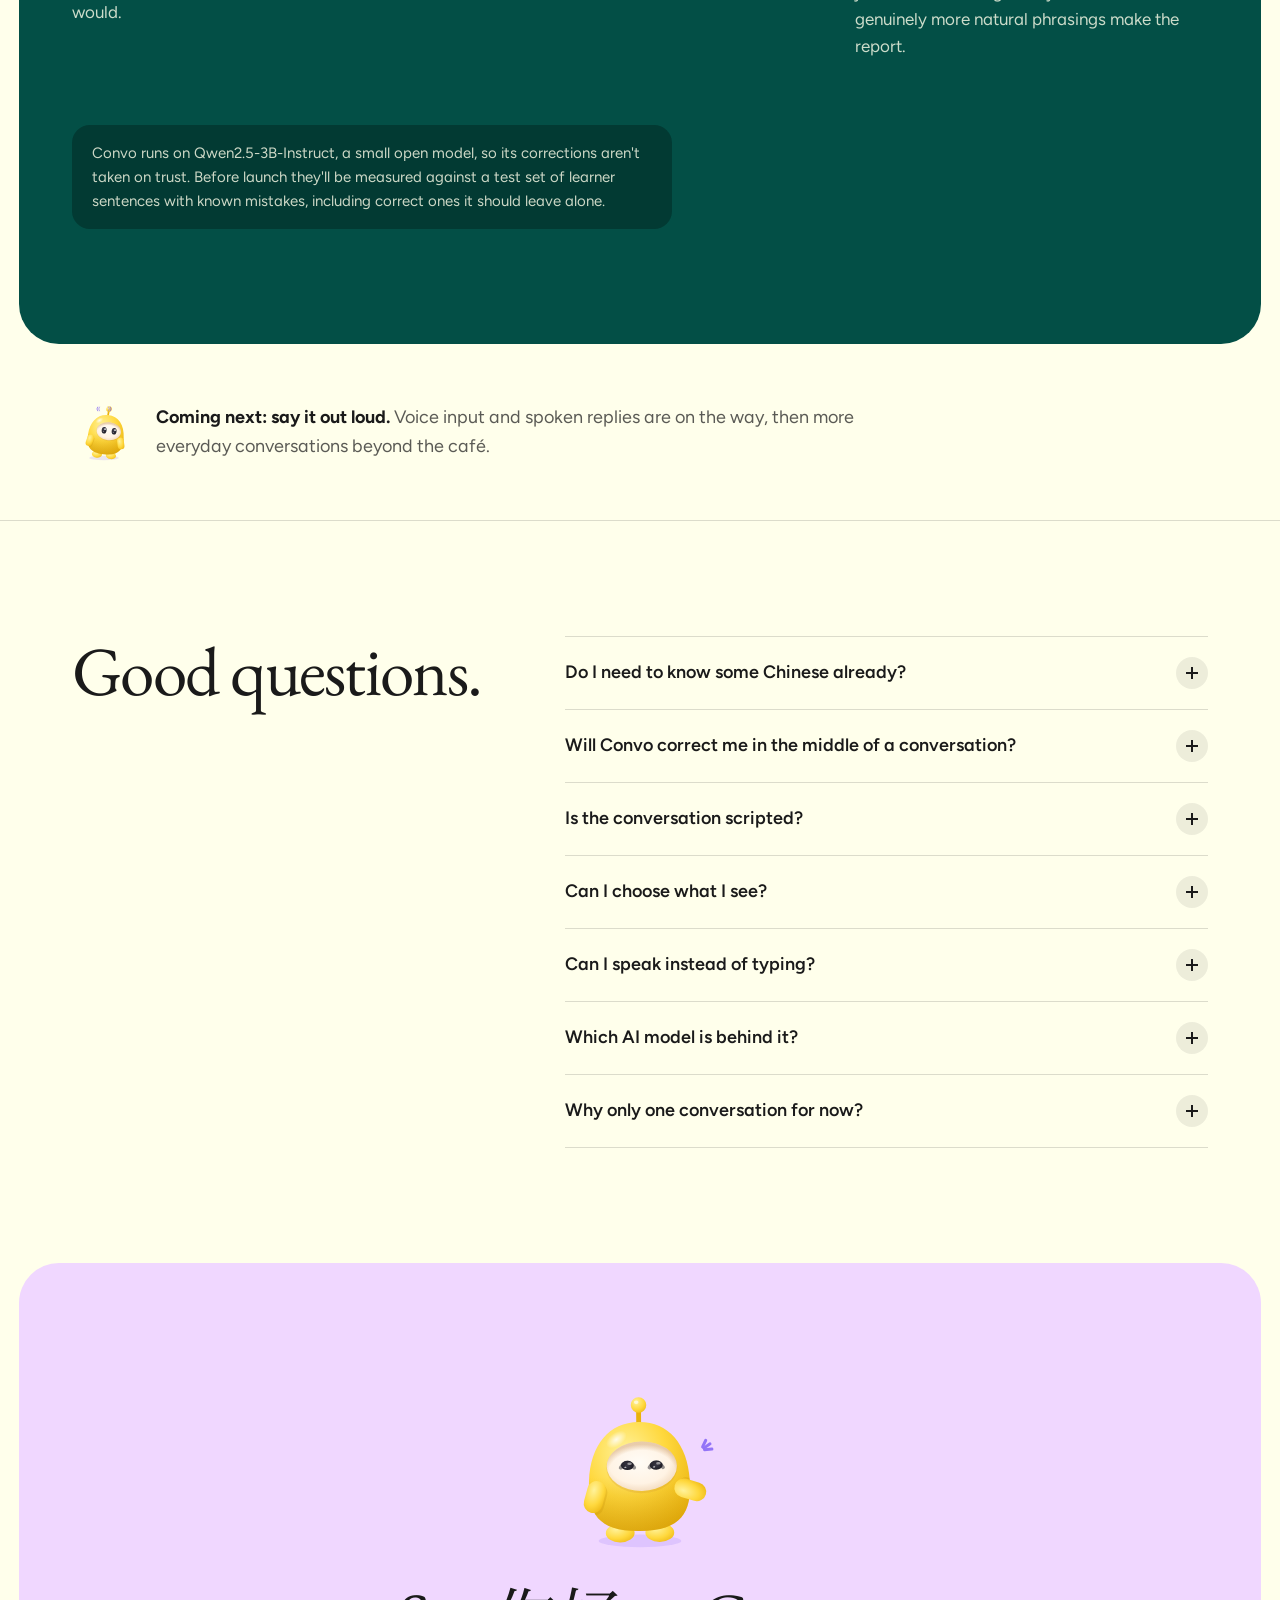
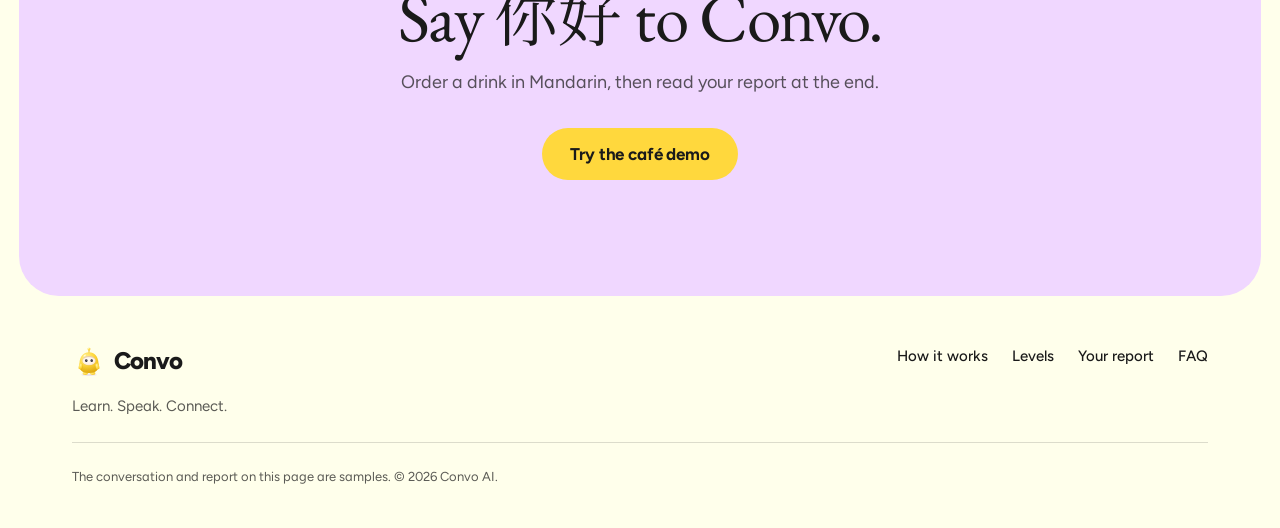
==== commit c52954d9: "Landing: 'Try the café demo' opens the real app instead of an embedded ngrok frame An embedded frame" ====
--- a/app/landing/index.html
+++ b/app/landing/index.html
@@ -28,7 +28,7 @@
         <a href="#report">Your report</a>
         <a href="#faq">FAQ</a>
       </nav>
-      <a class="btn btn-primary btn-small" href="demo.html"><span class="hide-sm">Try the café demo</span><span class="show-sm">Try the demo</span></a>
+      <a class="btn btn-primary btn-small" href="/app/"><span class="hide-sm">Try the café demo</span><span class="show-sm">Try the demo</span></a>
     </div>
   </header>
 
@@ -39,7 +39,7 @@
         <h1 id="hero-title">Learn Mandarin by talking, <span class="h1-line">not memorising.</span></h1>
         <p class="lede">Convo is an AI conversation partner for A1–A2 Mandarin learners. Order a drink, answer its questions, cope with a surprise, then get a report on exactly what to fix.</p>
         <div class="hero-actions">
-          <a class="btn btn-primary" href="demo.html">Try the café demo</a>
+          <a class="btn btn-primary" href="/app/">Try the café demo</a>
           <a class="text-link" href="#report">See a sample report</a>
         </div>
       </div>
@@ -314,7 +314,7 @@
         <span class="close-mascot" data-mascot="idle" data-size="180"></span>
         <h2 class="h2" id="close-title">Say <span lang="zh-Hans">你好</span> to Convo.</h2>
         <p>Order a drink in Mandarin, then read your report at the end.</p>
-        <a class="btn btn-primary" href="demo.html">Try the café demo</a>
+        <a class="btn btn-primary" href="/app/">Try the café demo</a>
       </div>
     </section>
   </main>
